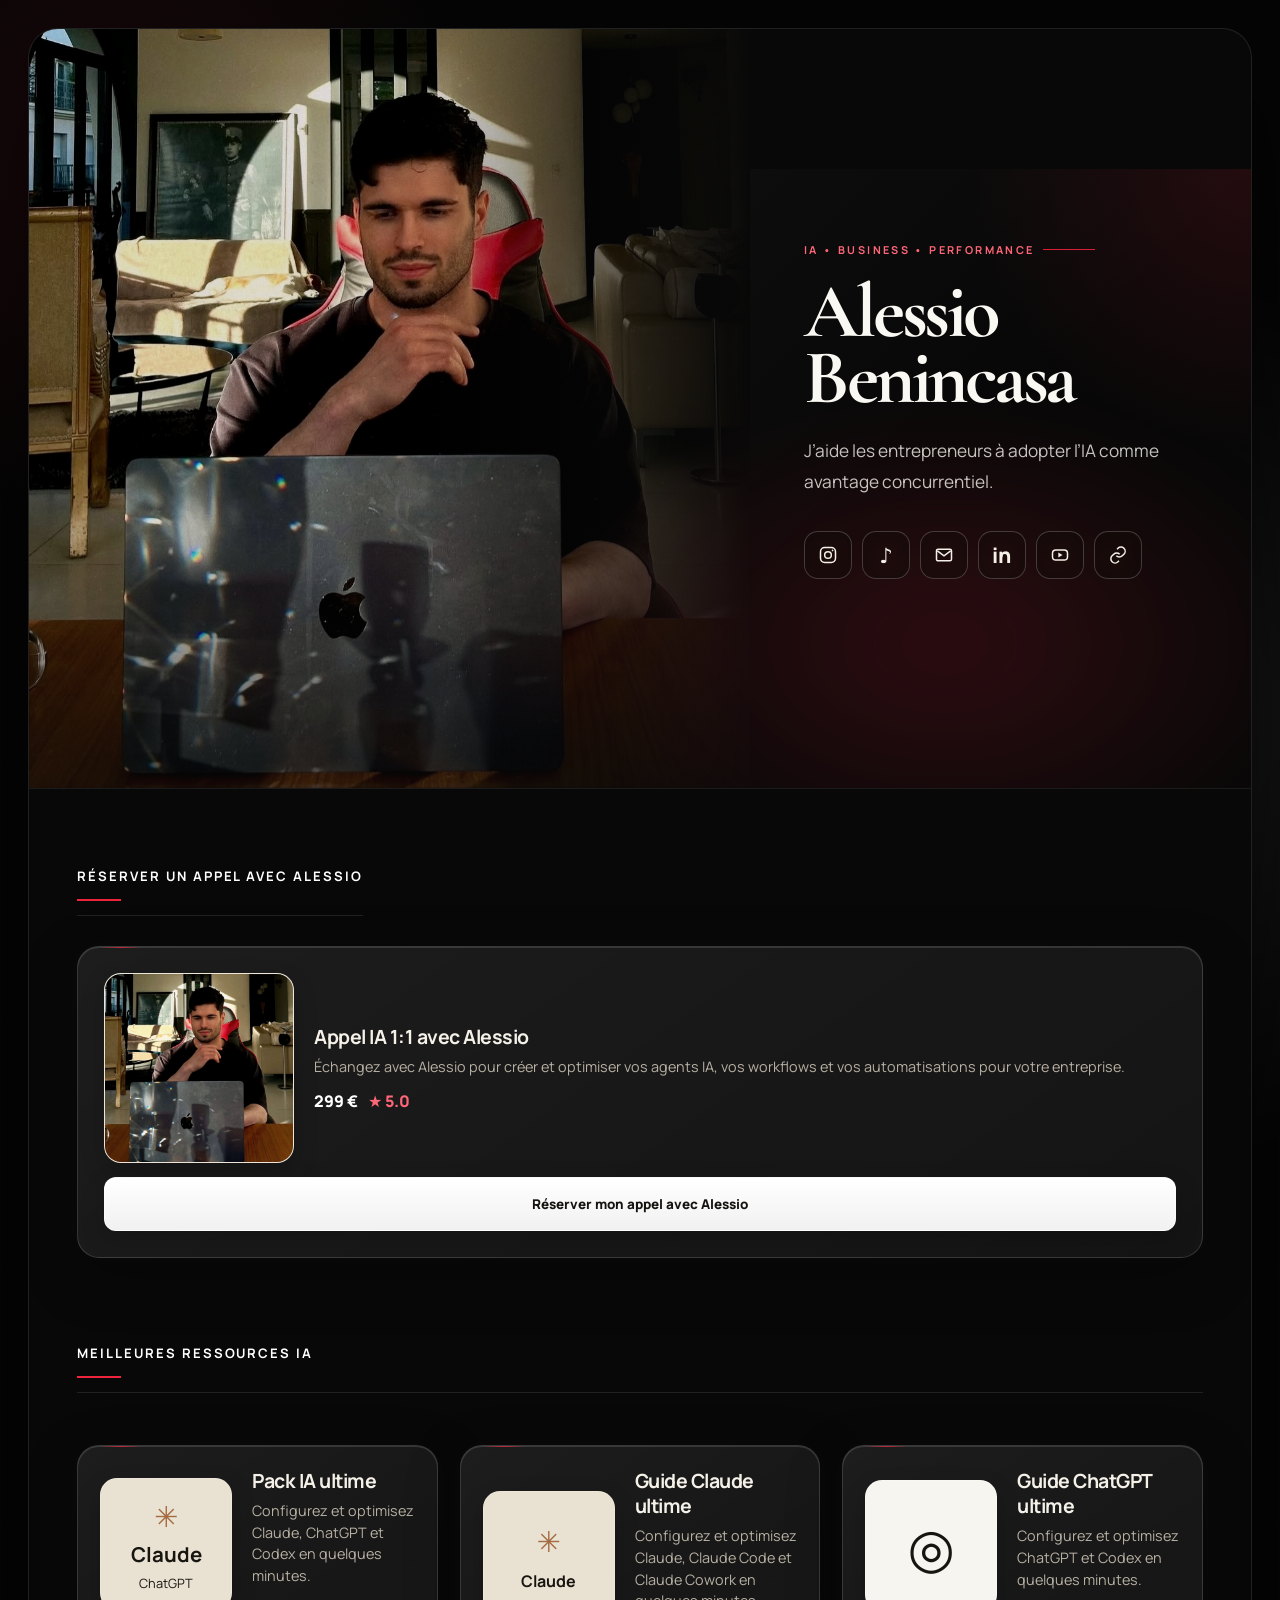
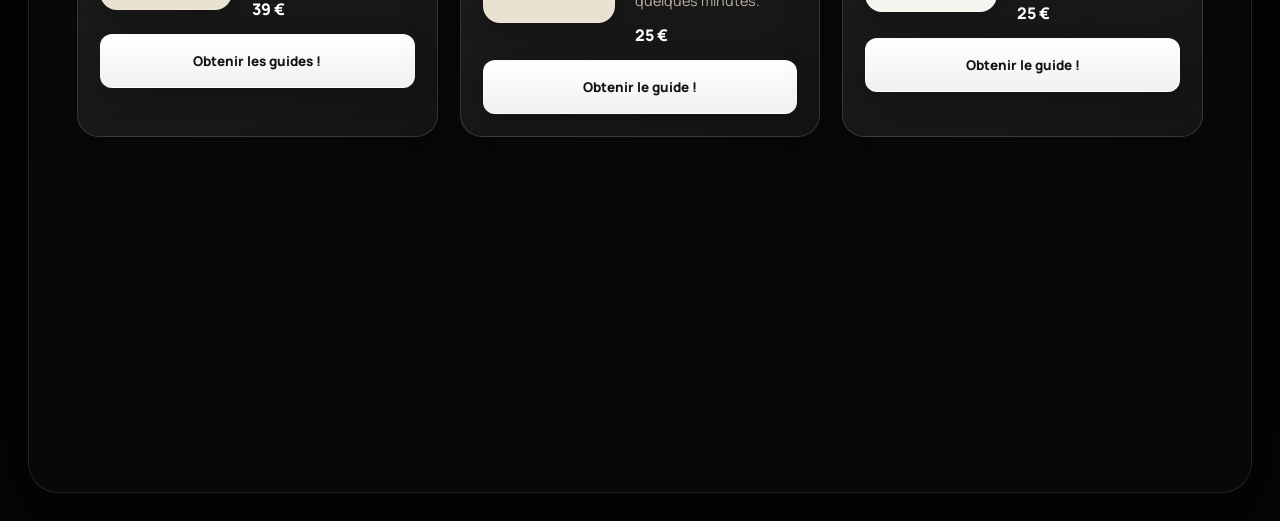
==== alessio-store 3/index.html @ c1ac333e "Add files via upload" ====
<!DOCTYPE html>
<html lang="fr">
<head>
  <meta charset="UTF-8" />
  <meta name="viewport" content="width=device-width, initial-scale=1.0" />
  <meta name="theme-color" content="#090806" />
  <title>Alessio Benincasa — Ressources IA</title>
  <meta name="description" content="Accompagnement, ressources et guides IA par Alessio Benincasa." />
  <link rel="preconnect" href="https://fonts.googleapis.com">
  <link rel="preconnect" href="https://fonts.gstatic.com" crossorigin>
  <link href="https://fonts.googleapis.com/css2?family=Cormorant+Garamond:wght@600;700&family=Manrope:wght@400;500;600;700;800&display=swap" rel="stylesheet">
  <link rel="stylesheet" href="styles.css" />
</head>
<body>
  <main class="page-shell">
    <section class="hero">
      <img class="hero-image" src="assets/alessio-cover.png" alt="Alessio Benincasa devant son ordinateur" />
      <div class="hero-overlay"></div>
      <div class="hero-content">
        <span class="hero-kicker">IA • BUSINESS • PERFORMANCE</span>
        <h1>Alessio Benincasa</h1>
        <p>J’aide les entrepreneurs à adopter l’IA comme avantage concurrentiel.</p>

        <div class="social-row" aria-label="Réseaux sociaux">
          <a href="https://www.instagram.com/alessiobenincasa?igsh=MTlkbDdxdjIxNWR3" target="_blank" rel="noopener noreferrer" aria-label="Instagram" class="social-icon">
            <svg viewBox="0 0 24 24" aria-hidden="true"><rect x="3" y="3" width="18" height="18" rx="5"/><circle cx="12" cy="12" r="4"/><circle cx="17.5" cy="6.5" r="1" class="fill"/></svg>
          </a>
          <a href="https://www.tiktok.com/@alessio.benincasa" target="_blank" rel="noopener noreferrer" aria-label="TikTok" class="social-icon text-icon">♪</a>
          <a href="mailto:alessiobenincasa@hotmail.fr" aria-label="E-mail" class="social-icon">
            <svg viewBox="0 0 24 24" aria-hidden="true"><rect x="3" y="5" width="18" height="14" rx="2"/><path d="m4 7 8 6 8-6"/></svg>
          </a>
          <a href="https://www.linkedin.com/in/alessio-benincasa1?utm_source=share_via&utm_content=profile&utm_medium=member_ios" target="_blank" rel="noopener noreferrer" aria-label="LinkedIn" class="social-icon text-icon">in</a>
          <a href="https://youtube.com/@alessio_benincasa?si=_I0lMnXDYnzlTCAw" target="_blank" rel="noopener noreferrer" aria-label="YouTube" class="social-icon">
            <svg viewBox="0 0 24 24" aria-hidden="true"><rect x="3" y="6" width="18" height="12" rx="4"/><path d="m10 9 5 3-5 3z" class="fill"/></svg>
          </a>
          <button class="social-icon" data-copy-link aria-label="Copier le lien">
            <svg viewBox="0 0 24 24" aria-hidden="true"><path d="M10 13a5 5 0 0 0 7.1 0l2-2a5 5 0 0 0-7.1-7.1l-1.1 1.1"/><path d="M14 11a5 5 0 0 0-7.1 0l-2 2A5 5 0 0 0 12 20.1l1.1-1.1"/></svg>
          </button>
        </div>
      </div>
    </section>

    <section class="content-section first-section">
      <h2 class="section-pill">Réserver un appel avec Alessio</h2>
      <article class="offer-card">
        <div class="offer-top">
          <div class="product-thumb photo-thumb">
            <img src="assets/alessio-cover.png" alt="Alessio Benincasa" />
          </div>
          <div class="offer-copy">
            <h3>Appel IA 1:1 avec Alessio</h3>
            <p>Échangez avec Alessio pour créer et optimiser vos agents IA, vos workflows et vos automatisations pour votre entreprise.</p>
            <div class="price-line"><span>299 €</span><span class="rating">★ 5.0</span></div>
          </div>
        </div>
        <a href="https://app.iclosed.io/e/alessiobenincasa/call-offert" target="_blank" rel="noopener noreferrer" class="cta-button">Réserver mon appel avec Alessio</a>
      </article>
    </section>

    <section class="content-section">
      <h2 class="section-pill">Meilleures ressources IA</h2>

      <article class="offer-card">
        <div class="offer-top">
          <div class="product-thumb logo-stack"><span class="claude-dot">✳</span><span>Claude</span><small>ChatGPT</small></div>
          <div class="offer-copy">
            <h3>Pack IA ultime</h3>
            <p>Configurez et optimisez Claude, ChatGPT et Codex en quelques minutes.</p>
            <div class="price-line"><span>39 €</span></div>
          </div>
        </div>
        <a href="#" class="cta-button">Obtenir les guides !</a>
      </article>

      <article class="offer-card">
        <div class="offer-top">
          <div class="product-thumb brand-thumb"><span class="claude-dot">✳</span><strong>Claude</strong></div>
          <div class="offer-copy">
            <h3>Guide Claude ultime</h3>
            <p>Configurez et optimisez Claude, Claude Code et Claude Cowork en quelques minutes.</p>
            <div class="price-line"><span>25 €</span></div>
          </div>
        </div>
        <a href="#" class="cta-button">Obtenir le guide !</a>
      </article>

      <article class="offer-card">
        <div class="offer-top">
          <div class="product-thumb chatgpt-thumb"><span>◎</span></div>
          <div class="offer-copy">
            <h3>Guide ChatGPT ultime</h3>
            <p>Configurez et optimisez ChatGPT et Codex en quelques minutes.</p>
            <div class="price-line"><span>25 €</span></div>
          </div>
        </div>
        <a href="#" class="cta-button">Obtenir le guide !</a>
      </article>

      <article class="offer-card">
        <div class="offer-top">
          <div class="product-thumb prompts-thumb"><strong>VIRAL<br>PROMPTS</strong></div>
          <div class="offer-copy">
            <h3>Obtenez tous mes prompts viraux</h3>
            <p>Accédez gratuitement à une sélection de mes meilleurs prompts IA.</p>
          </div>
        </div>
        <a href="#" class="cta-button">Obtenir les prompts !</a>
      </article>
    </section>


    <footer>
      <a href="#">Politique de confidentialité</a>
    </footer>
  </main>

  <div id="toast" role="status" aria-live="polite">Lien copié</div>
  <script src="script.js" defer></script>
</body>
</html>
---- alessio-store 3/styles.css ----
:root {
  --bg: #090806;
  --bg-soft: #0d0c09;
  --surface: rgba(24, 22, 18, .86);
  --surface-strong: #15130f;
  --ivory: #f5f1e8;
  --ivory-2: #e9e1d2;
  --text: #faf8f3;
  --muted: #b8b0a3;
  --accent: #ef233c;
  --accent-deep: #b80f27;
  --accent-soft: #ff6678;
  --line: rgba(255, 255, 255, .14);
  --radius: 24px;
  --max-width: 760px;
}

* { box-sizing: border-box; }
html { scroll-behavior: smooth; }
body {
  margin: 0;
  min-width: 320px;
  background:
    radial-gradient(circle at 50% -10%, rgba(255,255,255,.34), transparent 22rem),
    radial-gradient(circle at 12% 18%, rgba(255,255,255,.10), transparent 24rem),
    radial-gradient(circle at 88% 22%, rgba(255,255,255,.08), transparent 26rem),
    linear-gradient(180deg, #f7f7f4 0%, #e9e7e1 12%, #171614 32%, #090806 52%, #080705 100%);
  color: var(--text);
  font-family: Manrope, system-ui, -apple-system, BlinkMacSystemFont, "Segoe UI", sans-serif;
  -webkit-font-smoothing: antialiased;
  overflow-x: hidden;
}
a { color: inherit; text-decoration: none; }
button { font: inherit; }
img { display: block; max-width: 100%; }

.page-shell {
  width: min(100%, var(--max-width));
  margin: 0 auto;
  min-height: 100vh;
  background: var(--bg);
  box-shadow:
    0 0 0 1px rgba(255,255,255,.82),
    0 0 46px rgba(255,255,255,.45),
    0 34px 100px rgba(0,0,0,.58);
}

.hero {
  position: relative;
  min-height: 590px;
  display: flex;
  align-items: flex-end;
  overflow: hidden;
  isolation: isolate;
}
.hero::before {
  content: "";
  position: absolute;
  z-index: 1;
  inset: -6% -10% auto;
  height: 52%;
  background:
    radial-gradient(ellipse at 50% 0%, rgba(255,255,255,.94) 0%, rgba(255,255,255,.38) 26%, transparent 68%),
    linear-gradient(180deg, rgba(255,255,255,.34), transparent 72%);
  filter: blur(18px);
  opacity: .78;
  pointer-events: none;
  mix-blend-mode: screen;
}
.hero::after {
  content: "";
  position: absolute;
  z-index: 2;
  inset: 18px;
  border: 1px solid rgba(255,255,255,.38);
  border-bottom: 0;
  border-radius: 24px 24px 0 0;
  box-shadow: inset 0 1px 0 rgba(255,255,255,.5), 0 0 26px rgba(255,255,255,.08);
  pointer-events: none;
}
.hero-image {
  position: absolute;
  inset: -4%;
  width: 108%;
  height: 108%;
  object-fit: cover;
  object-position: 50% 35%;
  transform: scale(1.02);
  filter: saturate(.82) contrast(1.03) brightness(.92);
  will-change: transform;
}
.hero-overlay {
  position: absolute;
  inset: 0;
  background:
    linear-gradient(to bottom, rgba(255,255,255,.18) 0%, rgba(255,255,255,.04) 24%, rgba(9,8,6,.10) 42%, rgba(9,8,6,.78) 76%, var(--bg) 100%),
    linear-gradient(to right, rgba(255,255,255,.13), transparent 22%, transparent 78%, rgba(255,255,255,.10)),
    radial-gradient(ellipse at 50% 5%, rgba(255,255,255,.28), transparent 45%),
    radial-gradient(circle at 50% 36%, transparent 26%, rgba(0,0,0,.20) 100%);
}
.hero-content {
  position: relative;
  z-index: 2;
  width: 100%;
  padding: 42px 26px 38px;
  text-align: center;
}
.hero-kicker {
  display: inline-flex;
  align-items: center;
  gap: 8px;
  margin-bottom: 12px;
  color: var(--accent-soft);
  font-size: .68rem;
  font-weight: 700;
  letter-spacing: .22em;
}
.hero-kicker::before,
.hero-kicker::after {
  content: "";
  width: 26px;
  height: 1px;
  background: currentColor;
  opacity: .55;
}
.hero h1 {
  margin: 0 0 12px;
  font-family: "Cormorant Garamond", Georgia, serif;
  font-size: clamp(2.65rem, 9vw, 4.25rem);
  font-weight: 700;
  line-height: .92;
  letter-spacing: -.045em;
  text-wrap: balance;
}
.hero p {
  max-width: 555px;
  margin: 0 auto;
  color: rgba(250,248,243,.78);
  font-size: clamp(.92rem, 2vw, 1.04rem);
  line-height: 1.65;
}
.social-row {
  display: flex;
  flex-wrap: wrap;
  justify-content: center;
  gap: 10px;
  margin-top: 26px;
}
.social-icon {
  width: 43px;
  height: 43px;
  border-radius: 50%;
  border: 1px solid rgba(255,255,255,.20);
  background: rgba(13,12,9,.55);
  backdrop-filter: blur(14px);
  color: var(--ivory);
  display: grid;
  place-items: center;
  cursor: pointer;
  transition: transform .3s ease, background .3s ease, border-color .3s ease, color .3s ease;
}
.social-icon:hover {
  transform: translateY(-4px);
  background: var(--ivory);
  color: #11100d;
  border-color: var(--ivory);
}
.social-icon svg { width: 20px; height: 20px; fill: none; stroke: currentColor; stroke-width: 1.8; }
.social-icon svg .fill { fill: currentColor; stroke: none; }
.text-icon { font-weight: 800; font-size: 21px; }


.hero-kicker { color: var(--accent-soft); }
.section-pill { border-color: rgba(239,35,60,.22); }
.price-line { color: var(--accent-soft); }
.offer-card::after { background: linear-gradient(90deg, transparent, var(--accent), transparent); }
.content-section { position: relative; padding: 18px 22px 9px; }
.content-section::before {
  content: "";
  position: absolute;
  inset: -26px 5% auto;
  height: 78px;
  background: radial-gradient(ellipse at center, rgba(255,255,255,.12), transparent 70%);
  filter: blur(16px);
  pointer-events: none;
}
.first-section { padding-top: 7px; }
.section-pill {
  display: table;
  margin: 0 auto 18px;
  padding: 8px 17px;
  border: 1px solid var(--line);
  border-radius: 999px;
  background: linear-gradient(180deg, rgba(255,255,255,.12), rgba(255,255,255,.045));
  box-shadow: inset 0 1px 0 rgba(255,255,255,.16), 0 8px 24px rgba(0,0,0,.16);
  color: var(--ivory-2);
  font-size: .72rem;
  letter-spacing: .08em;
  text-transform: uppercase;
  font-weight: 700;
}
.offer-card,
.media-card {
  position: relative;
  overflow: hidden;
  border: 1px solid var(--line);
  border-radius: var(--radius);
  background:
    linear-gradient(145deg, rgba(255,255,255,.11), rgba(255,255,255,.025)),
    var(--surface);
  box-shadow: 0 18px 55px rgba(0,0,0,.28), inset 0 1px 0 rgba(255,255,255,.13), 0 0 24px rgba(255,255,255,.025);
}
.offer-card {
  padding: 15px;
  margin-bottom: 16px;
  transition: transform .38s cubic-bezier(.2,.75,.2,1), border-color .35s ease, box-shadow .35s ease;
}
.offer-card::before {
  content: "";
  position: absolute;
  inset: 0;
  background: radial-gradient(430px circle at var(--mouse-x, 50%) var(--mouse-y, 0%), rgba(239,35,60,.14), transparent 43%);
  opacity: 0;
  transition: opacity .35s ease;
  pointer-events: none;
}
.offer-card::after {
  content: "";
  position: absolute;
  top: 0;
  left: 28px;
  width: 54px;
  height: 1px;
  background: linear-gradient(90deg, transparent, var(--accent-soft), transparent);
  opacity: .75;
}
.offer-card:hover {
  transform: translateY(-6px);
  border-color: rgba(239,35,60,.42);
  box-shadow: 0 28px 70px rgba(0,0,0,.42), 0 0 0 1px rgba(239,35,60,.06);
}
.offer-card:hover::before { opacity: 1; }
.offer-top { position: relative; display: grid; grid-template-columns: 118px minmax(0,1fr); gap: 15px; align-items: center; }
.product-thumb {
  aspect-ratio: 1;
  border-radius: 17px;
  overflow: hidden;
  background: var(--ivory-2);
  color: #171510;
  border: 1px solid rgba(255,255,255,.16);
  display: flex;
  align-items: center;
  justify-content: center;
  text-align: center;
  flex-direction: column;
  box-shadow: 0 10px 24px rgba(0,0,0,.2);
}
.product-thumb img { width: 100%; height: 100%; object-fit: cover; object-position: center 34%; filter: saturate(.85) contrast(1.03); }
.logo-stack span:nth-child(2) { font-size: 1.28rem; font-weight: 700; }
.logo-stack small { font-size: .8rem; margin-top: 6px; }
.claude-dot { font-size: 1.8rem; margin-bottom: 4px; color: #a56b42; }
.brand-thumb { gap: 5px; }
.chatgpt-thumb { background: #f7f5ef; font-size: 3.4rem; }
.prompts-thumb { background: linear-gradient(145deg,#f2e1aa,#c9a95f); font-size: 1.05rem; line-height: 1; letter-spacing: .02em; }
.offer-copy { min-width: 0; }
.offer-copy h3 {
  margin: 0 0 7px;
  font-size: 1.05rem;
  line-height: 1.3;
  letter-spacing: -.025em;
  color: var(--ivory);
}
.offer-copy p { margin: 0; color: var(--muted); font-size: .82rem; line-height: 1.5; }
.price-line { display: flex; align-items: center; gap: 10px; margin-top: 12px; font-size: .83rem; font-weight: 800; color: var(--accent-soft); }
.rating { color: var(--accent-soft); }
.cta-button {
  position: relative;
  display: flex;
  align-items: center;
  justify-content: center;
  min-height: 49px;
  margin-top: 14px;
  padding: 12px 16px;
  border: 1px solid rgba(255,255,255,.42);
  border-radius: 14px;
  color: #15130f;
  background: linear-gradient(180deg, #ffffff 0%, #f1f1f1 100%);
  font-size: .84rem;
  font-weight: 800;
  overflow: hidden;
  box-shadow: inset 0 1px 0 #fff, 0 8px 24px rgba(0,0,0,.18);
  transition: transform .22s ease, box-shadow .22s ease, filter .22s ease;
}
.cta-button::after {
  content: "";
  position: absolute;
  top: -60%;
  left: -75%;
  width: 42%;
  height: 220%;
  background: linear-gradient(90deg, transparent, rgba(255,255,255,.95), transparent);
  transform: rotate(20deg);
  transition: left .7s ease;
}
.cta-button:hover { transform: translateY(-2px); filter: brightness(1.035); box-shadow: 0 13px 32px rgba(239,35,60,.20); }
.cta-button:hover::after { left: 135%; }
.cta-button:active { transform: scale(.985); }
.work-section { padding-bottom: 38px; }
.media-card {
  min-height: 82px;
  display: flex;
  align-items: center;
  gap: 15px;
  padding: 13px 18px;
  transition: transform .3s ease, border-color .3s ease, background .3s ease;
}
.media-card::after {
  content: "→";
  margin-left: auto;
  color: var(--accent-soft);
  font-size: 1.15rem;
}
.media-card:hover { transform: translateY(-4px); border-color: rgba(239,35,60,.36); background-color: rgba(35,31,24,.9); }
.media-avatar { width: 54px; height: 54px; border-radius: 50%; overflow: hidden; flex: 0 0 auto; border: 1px solid rgba(239,35,60,.30); }
.media-avatar img { width: 100%; height: 100%; object-fit: cover; object-position: center 28%; }
.media-card strong { font-size: .9rem; }
footer { padding: 10px 24px 40px; text-align: center; color: #817a70; font-size: .7rem; }
footer a:hover { color: var(--ivory); }
#toast {
  position: fixed;
  left: 50%;
  bottom: 24px;
  transform: translate(-50%, 20px);
  padding: 10px 16px;
  border: 1px solid rgba(239,35,60,.45);
  border-radius: 999px;
  color: #fff;
  background: linear-gradient(135deg, var(--accent), var(--accent-deep));
  font-size: .8rem;
  font-weight: 800;
  opacity: 0;
  pointer-events: none;
  transition: .25s ease;
  z-index: 20;
}
#toast.show { opacity: 1; transform: translate(-50%,0); }

.reveal {
  opacity: 0;
  transform: translateY(30px) scale(.99);
  filter: blur(6px);
  transition: opacity .8s cubic-bezier(.2,.75,.2,1), transform .8s cubic-bezier(.2,.75,.2,1), filter .8s ease;
  transition-delay: var(--delay, 0ms);
}
.reveal.is-visible { opacity: 1; transform: none; filter: blur(0); }

@media (min-width: 761px) {
  :root { --max-width: 1380px; }

  body {
    padding: 28px;
    background:
      radial-gradient(circle at 10% 8%, rgba(239,35,60,.10), transparent 22rem),
      radial-gradient(circle at 90% 34%, rgba(255,255,255,.07), transparent 28rem),
      #050505;
  }

  .page-shell {
    min-height: calc(100vh - 56px);
    border: 1px solid rgba(255,255,255,.10);
    border-radius: 30px;
    overflow: hidden;
    background: #080808;
    box-shadow: 0 42px 120px rgba(0,0,0,.62);
  }

  .hero {
    min-height: 660px;
    display: grid;
    grid-template-columns: minmax(0, 1.18fr) minmax(430px, .82fr);
    align-items: stretch;
    border-bottom: 1px solid rgba(255,255,255,.08);
  }

  .hero::before {
    inset: auto -8% -16% 42%;
    height: 70%;
    background: radial-gradient(ellipse at center, rgba(239,35,60,.16), transparent 68%);
    opacity: 1;
    filter: blur(28px);
  }

  .hero::after {
    display: none;
  }

  .hero-image {
    position: relative;
    inset: auto;
    width: 100%;
    height: 100%;
    min-height: 660px;
    grid-column: 1;
    grid-row: 1;
    object-position: 50% 35%;
    transform: none !important;
    filter: saturate(.88) contrast(1.04) brightness(.88);
  }

  .hero-overlay {
    grid-column: 1;
    grid-row: 1;
    position: relative;
    background:
      linear-gradient(to right, transparent 55%, #080808 100%),
      linear-gradient(to top, rgba(8,8,8,.72), transparent 36%);
  }

  .hero-content {
    grid-column: 2;
    grid-row: 1;
    align-self: center;
    padding: 68px 68px 68px 54px;
    text-align: left;
    background:
      radial-gradient(circle at 100% 0%, rgba(239,35,60,.12), transparent 18rem),
      linear-gradient(135deg, rgba(255,255,255,.025), transparent 55%);
  }

  .hero-kicker {
    margin-bottom: 22px;
    color: var(--accent-soft);
  }

  .hero-kicker::before { display: none; }
  .hero-kicker::after { width: 52px; background: var(--accent); opacity: .9; }

  .hero h1 {
    max-width: 560px;
    margin-bottom: 24px;
    font-size: clamp(4rem, 6vw, 6.6rem);
    line-height: .86;
  }

  .hero p {
    max-width: 520px;
    margin: 0;
    font-size: 1.08rem;
    line-height: 1.8;
  }

  .social-row {
    justify-content: flex-start;
    margin-top: 34px;
  }

  .social-icon {
    width: 48px;
    height: 48px;
    border-radius: 14px;
  }

  .social-icon:hover {
    background: var(--accent);
    border-color: var(--accent);
    color: white;
  }

  .content-section {
    max-width: 1240px;
    margin: 0 auto;
    padding: 68px 48px 18px;
  }

  .content-section::before { display: none; }
  .first-section { padding-top: 78px; }

  .section-pill {
    margin: 0 0 30px;
    padding: 0 0 14px;
    border: 0;
    border-bottom: 1px solid rgba(255,255,255,.10);
    border-radius: 0;
    background: transparent;
    box-shadow: none;
    color: white;
    font-size: .82rem;
    letter-spacing: .15em;
  }

  .section-pill::after {
    content: "";
    display: block;
    width: 44px;
    height: 2px;
    margin-top: 14px;
    background: var(--accent);
  }

  .first-section .offer-card {
    max-width: none;
    margin: 0;
    padding: 26px;
  }

  .first-section .offer-top {
    grid-template-columns: 190px minmax(0,1fr);
  }

  .content-section:not(.first-section):not(.work-section) {
    display: grid;
    grid-template-columns: repeat(2, minmax(0,1fr));
    gap: 22px;
  }

  .content-section:not(.first-section):not(.work-section) .section-pill {
    grid-column: 1 / -1;
  }

  .offer-card {
    min-height: 100%;
    margin: 0;
    padding: 22px;
    border-radius: 22px;
    background:
      linear-gradient(145deg, rgba(255,255,255,.055), rgba(255,255,255,.015)),
      #101010;
  }

  .offer-card::after {
    left: 22px;
    width: 42px;
    background: linear-gradient(90deg, transparent, var(--accent), transparent);
  }

  .offer-top { grid-template-columns: 132px minmax(0,1fr); gap: 20px; }
  .offer-copy h3 { font-size: 1.22rem; }
  .offer-copy p { font-size: .9rem; }
  .price-line { font-size: 1rem; color: white; }

  .cta-button {
    min-height: 54px;
    border-radius: 12px;
  }

  .cta-button:hover {
    color: white;
    background: linear-gradient(135deg, var(--accent), var(--accent-deep));
    border-color: var(--accent);
  }

  .work-section {
    max-width: 1240px;
    padding-bottom: 72px;
  }

  .media-card {
    min-height: 98px;
    padding: 18px 24px;
  }

  footer { padding-bottom: 44px; }
}

@media (min-width: 1180px) {
  .content-section:not(.first-section):not(.work-section) {
    grid-template-columns: repeat(3, minmax(0,1fr));
  }

  .content-section:not(.first-section):not(.work-section) .offer-card:last-child {
    grid-column: span 3;
  }
}

@media (max-width: 480px) {
  .hero { min-height: 550px; }
  .hero::after { inset: 12px; }
  .hero-content { padding-left: 18px; padding-right: 18px; }
  .hero-kicker { font-size: .58rem; letter-spacing: .16em; }
  .hero-kicker::before, .hero-kicker::after { width: 16px; }
  .content-section { padding-left: 14px; padding-right: 14px; }
  .offer-top { grid-template-columns: 96px minmax(0,1fr); gap: 12px; }
  .offer-card { border-radius: 20px; padding: 12px; }
  .product-thumb { border-radius: 14px; }
  .offer-copy h3 { font-size: .94rem; }
  .offer-copy p { font-size: .76rem; }
  .cta-button { min-height: 47px; }
}

@media (prefers-reduced-motion: reduce) {
  *, *::before, *::after { scroll-behavior: auto !important; animation: none !important; transition-duration: .01ms !important; }
  .reveal { opacity: 1; transform: none; filter: none; }
}
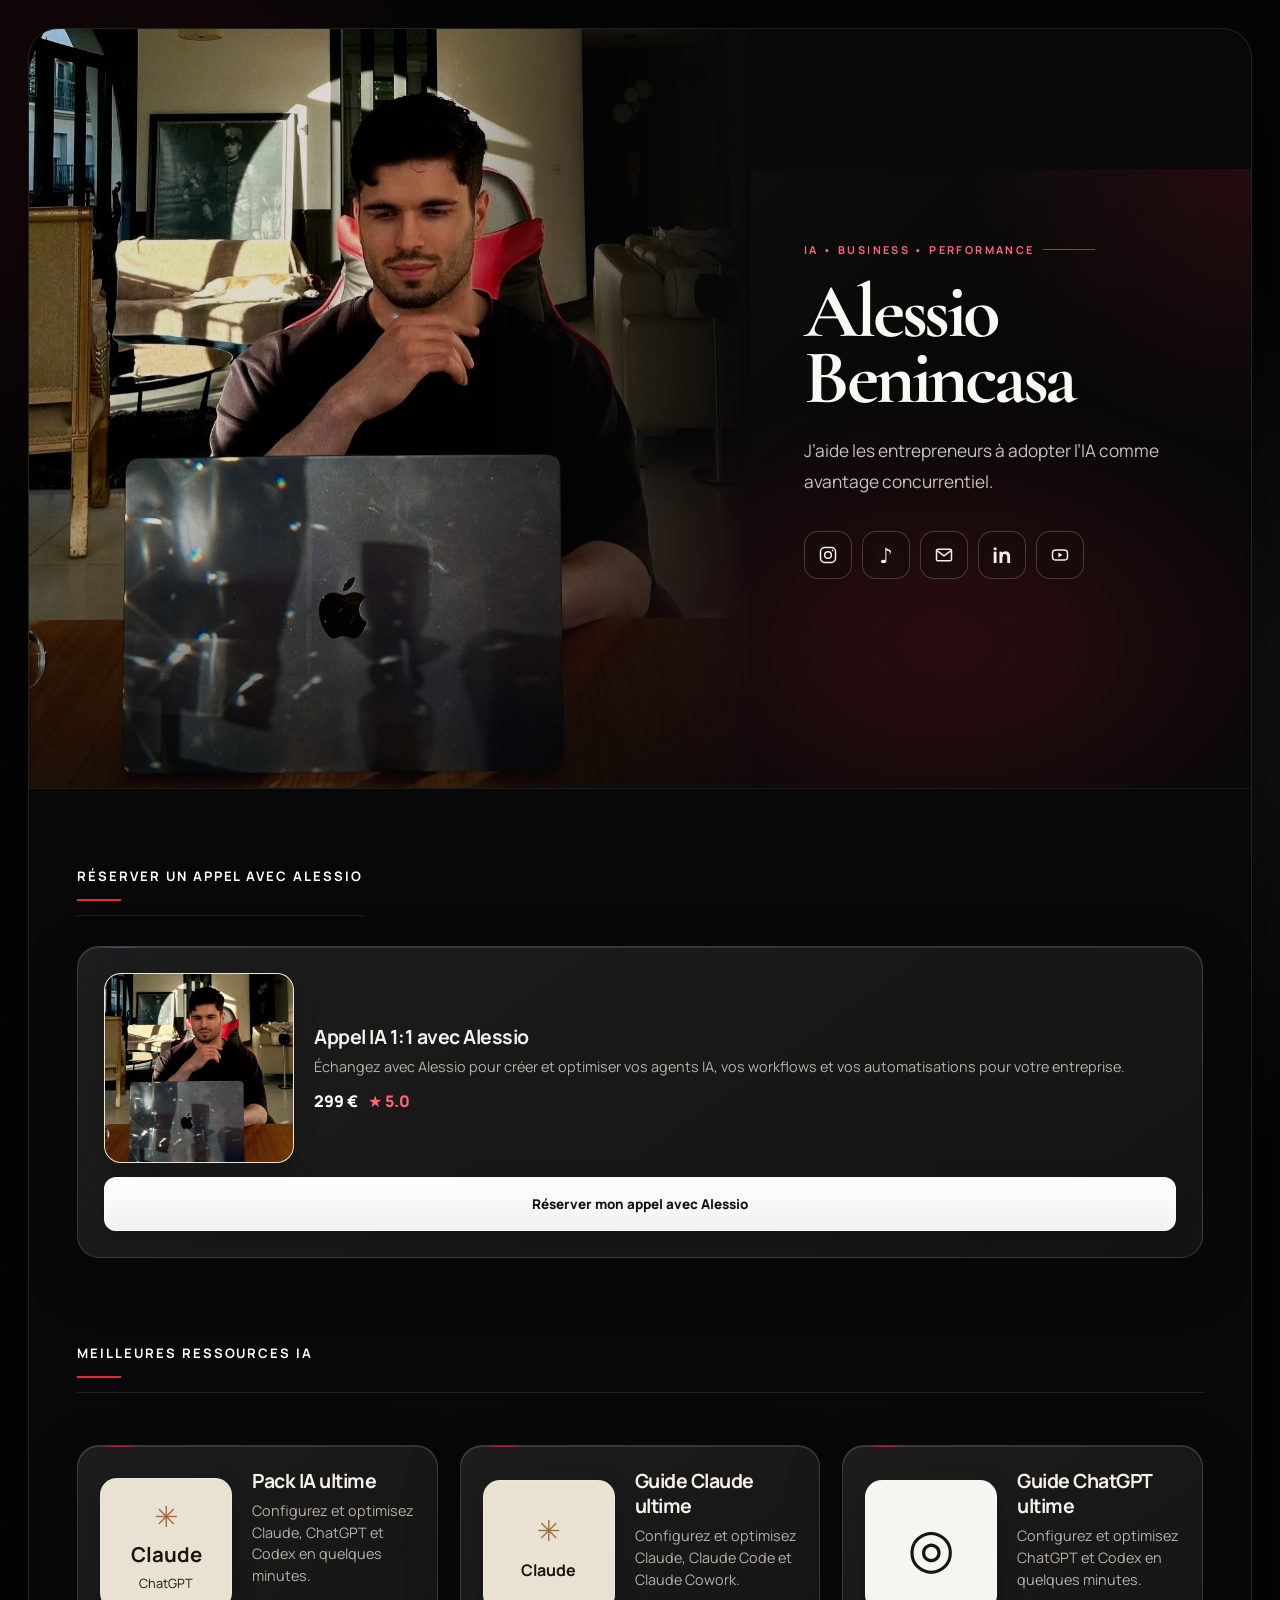
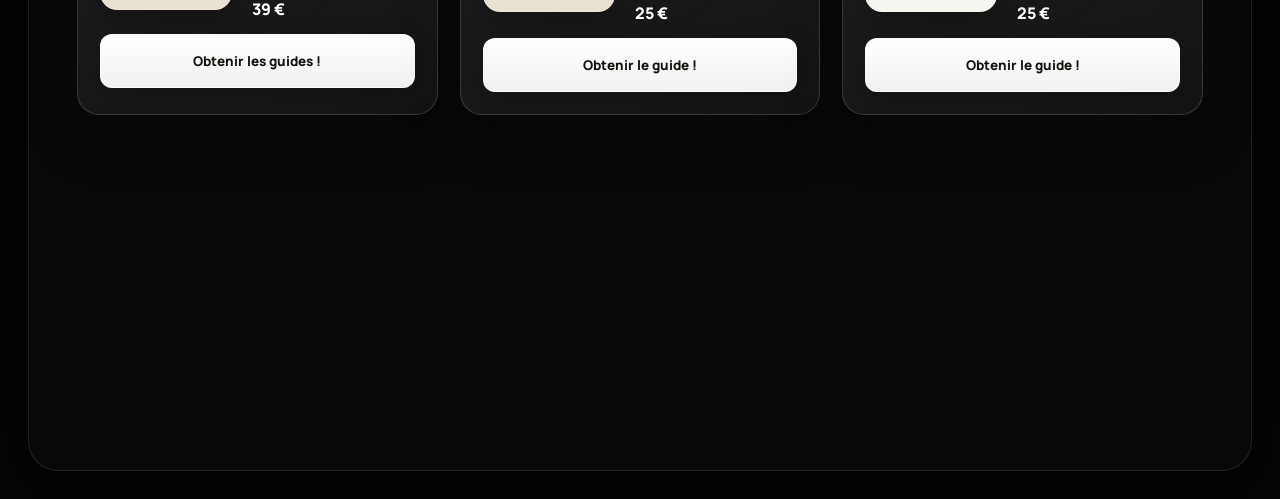
==== commit 53dec43e: "Update index.html" ====
--- a/alessio-store 3/index.html
+++ b/alessio-store 3/index.html
@@ -6,115 +6,306 @@
   <meta name="theme-color" content="#090806" />
   <title>Alessio Benincasa — Ressources IA</title>
   <meta name="description" content="Accompagnement, ressources et guides IA par Alessio Benincasa." />
+
   <link rel="preconnect" href="https://fonts.googleapis.com">
   <link rel="preconnect" href="https://fonts.gstatic.com" crossorigin>
+
   <link href="https://fonts.googleapis.com/css2?family=Cormorant+Garamond:wght@600;700&family=Manrope:wght@400;500;600;700;800&display=swap" rel="stylesheet">
+
   <link rel="stylesheet" href="styles.css" />
 </head>
+
 <body>
-  <main class="page-shell">
-    <section class="hero">
-      <img class="hero-image" src="assets/alessio-cover.png" alt="Alessio Benincasa devant son ordinateur" />
-      <div class="hero-overlay"></div>
-      <div class="hero-content">
-        <span class="hero-kicker">IA • BUSINESS • PERFORMANCE</span>
-        <h1>Alessio Benincasa</h1>
-        <p>J’aide les entrepreneurs à adopter l’IA comme avantage concurrentiel.</p>
-
-        <div class="social-row" aria-label="Réseaux sociaux">
-          <a href="https://www.instagram.com/alessiobenincasa?igsh=MTlkbDdxdjIxNWR3" target="_blank" rel="noopener noreferrer" aria-label="Instagram" class="social-icon">
-            <svg viewBox="0 0 24 24" aria-hidden="true"><rect x="3" y="3" width="18" height="18" rx="5"/><circle cx="12" cy="12" r="4"/><circle cx="17.5" cy="6.5" r="1" class="fill"/></svg>
-          </a>
-          <a href="https://www.tiktok.com/@alessio.benincasa" target="_blank" rel="noopener noreferrer" aria-label="TikTok" class="social-icon text-icon">♪</a>
-          <a href="mailto:alessiobenincasa@hotmail.fr" aria-label="E-mail" class="social-icon">
-            <svg viewBox="0 0 24 24" aria-hidden="true"><rect x="3" y="5" width="18" height="14" rx="2"/><path d="m4 7 8 6 8-6"/></svg>
-          </a>
-          <a href="https://www.linkedin.com/in/alessio-benincasa1?utm_source=share_via&utm_content=profile&utm_medium=member_ios" target="_blank" rel="noopener noreferrer" aria-label="LinkedIn" class="social-icon text-icon">in</a>
-          <a href="https://youtube.com/@alessio_benincasa?si=_I0lMnXDYnzlTCAw" target="_blank" rel="noopener noreferrer" aria-label="YouTube" class="social-icon">
-            <svg viewBox="0 0 24 24" aria-hidden="true"><rect x="3" y="6" width="18" height="12" rx="4"/><path d="m10 9 5 3-5 3z" class="fill"/></svg>
-          </a>
-          <button class="social-icon" data-copy-link aria-label="Copier le lien">
-            <svg viewBox="0 0 24 24" aria-hidden="true"><path d="M10 13a5 5 0 0 0 7.1 0l2-2a5 5 0 0 0-7.1-7.1l-1.1 1.1"/><path d="M14 11a5 5 0 0 0-7.1 0l-2 2A5 5 0 0 0 12 20.1l1.1-1.1"/></svg>
-          </button>
-        </div>
-      </div>
-    </section>
-
-    <section class="content-section first-section">
-      <h2 class="section-pill">Réserver un appel avec Alessio</h2>
-      <article class="offer-card">
-        <div class="offer-top">
-          <div class="product-thumb photo-thumb">
-            <img src="assets/alessio-cover.png" alt="Alessio Benincasa" />
+
+<main class="page-shell">
+
+  <section class="hero">
+
+    <img
+      class="hero-image"
+      src="assets/alessio-cover.png"
+      alt="Alessio Benincasa devant son ordinateur"
+    />
+
+    <div class="hero-overlay"></div>
+
+    <div class="hero-content">
+
+      <span class="hero-kicker">
+        IA • BUSINESS • PERFORMANCE
+      </span>
+
+      <h1>Alessio Benincasa</h1>
+
+      <p>
+        J’aide les entrepreneurs à adopter l’IA comme avantage concurrentiel.
+      </p>
+
+      <div class="social-row" aria-label="Réseaux sociaux">
+
+        <a
+          href="https://www.instagram.com/alessiobenincasa?igsh=MTlkbDdxdjIxNWR3"
+          target="_blank"
+          rel="noopener noreferrer"
+          aria-label="Instagram"
+          class="social-icon"
+        >
+          <svg viewBox="0 0 24 24">
+            <rect x="3" y="3" width="18" height="18" rx="5"/>
+            <circle cx="12" cy="12" r="4"/>
+            <circle cx="17.5" cy="6.5" r="1" class="fill"/>
+          </svg>
+        </a>
+
+        <a
+          href="https://www.tiktok.com/@alessio.benincasa"
+          target="_blank"
+          rel="noopener noreferrer"
+          class="social-icon text-icon"
+        >
+          ♪
+        </a>
+
+        <a
+          href="mailto:alessiobenincasa@hotmail.fr"
+          class="social-icon"
+        >
+          <svg viewBox="0 0 24 24">
+            <rect x="3" y="5" width="18" height="14" rx="2"/>
+            <path d="m4 7 8 6 8-6"/>
+          </svg>
+        </a>
+
+        <a
+          href="https://www.linkedin.com/in/alessio-benincasa1"
+          target="_blank"
+          rel="noopener noreferrer"
+          class="social-icon text-icon"
+        >
+          in
+        </a>
+
+        <a
+          href="https://youtube.com/@alessio_benincasa"
+          target="_blank"
+          rel="noopener noreferrer"
+          class="social-icon"
+        >
+          <svg viewBox="0 0 24 24">
+            <rect x="3" y="6" width="18" height="12" rx="4"/>
+            <path d="m10 9 5 3-5 3z" class="fill"/>
+          </svg>
+        </a>
+
+      </div>
+
+    </div>
+
+  </section>
+
+  <section class="content-section first-section">
+
+    <h2 class="section-pill">
+      Réserver un appel avec Alessio
+    </h2>
+
+    <article class="offer-card">
+
+      <div class="offer-top">
+
+        <div class="product-thumb photo-thumb">
+          <img
+            src="assets/alessio-cover.png"
+            alt="Alessio Benincasa"
+          />
+        </div>
+
+        <div class="offer-copy">
+
+          <h3>Appel IA 1:1 avec Alessio</h3>
+
+          <p>
+            Échangez avec Alessio pour créer et optimiser vos agents IA,
+            vos workflows et vos automatisations pour votre entreprise.
+          </p>
+
+          <div class="price-line">
+            <span>299 €</span>
+            <span class="rating">★ 5.0</span>
           </div>
-          <div class="offer-copy">
-            <h3>Appel IA 1:1 avec Alessio</h3>
-            <p>Échangez avec Alessio pour créer et optimiser vos agents IA, vos workflows et vos automatisations pour votre entreprise.</p>
-            <div class="price-line"><span>299 €</span><span class="rating">★ 5.0</span></div>
+
+        </div>
+
+      </div>
+
+      <a
+        href="https://app.iclosed.io/e/alessiobenincasa/call-offert"
+        target="_blank"
+        rel="noopener noreferrer"
+        class="cta-button"
+      >
+        Réserver mon appel avec Alessio
+      </a>
+
+    </article>
+
+  </section>
+
+  <section class="content-section">
+
+    <h2 class="section-pill">
+      Meilleures ressources IA
+    </h2>
+
+    <article class="offer-card">
+
+      <div class="offer-top">
+
+        <div class="product-thumb logo-stack">
+          <span class="claude-dot">✳</span>
+          <span>Claude</span>
+          <small>ChatGPT</small>
+        </div>
+
+        <div class="offer-copy">
+
+          <h3>Pack IA ultime</h3>
+
+          <p>
+            Configurez et optimisez Claude,
+            ChatGPT et Codex en quelques minutes.
+          </p>
+
+          <div class="price-line">
+            <span>39 €</span>
           </div>
-        </div>
-        <a href="https://app.iclosed.io/e/alessiobenincasa/call-offert" target="_blank" rel="noopener noreferrer" class="cta-button">Réserver mon appel avec Alessio</a>
-      </article>
-    </section>
-
-    <section class="content-section">
-      <h2 class="section-pill">Meilleures ressources IA</h2>
-
-      <article class="offer-card">
-        <div class="offer-top">
-          <div class="product-thumb logo-stack"><span class="claude-dot">✳</span><span>Claude</span><small>ChatGPT</small></div>
-          <div class="offer-copy">
-            <h3>Pack IA ultime</h3>
-            <p>Configurez et optimisez Claude, ChatGPT et Codex en quelques minutes.</p>
-            <div class="price-line"><span>39 €</span></div>
+
+        </div>
+
+      </div>
+
+      <a
+        href="alessio-pages-produits/pack-ia.html"
+        class="cta-button"
+      >
+        Obtenir les guides !
+      </a>
+
+    </article>
+
+    <article class="offer-card">
+
+      <div class="offer-top">
+
+        <div class="product-thumb brand-thumb">
+          <span class="claude-dot">✳</span>
+          <strong>Claude</strong>
+        </div>
+
+        <div class="offer-copy">
+
+          <h3>Guide Claude ultime</h3>
+
+          <p>
+            Configurez et optimisez Claude,
+            Claude Code et Claude Cowork.
+          </p>
+
+          <div class="price-line">
+            <span>25 €</span>
           </div>
-        </div>
-        <a href="#" class="cta-button">Obtenir les guides !</a>
-      </article>
-
-      <article class="offer-card">
-        <div class="offer-top">
-          <div class="product-thumb brand-thumb"><span class="claude-dot">✳</span><strong>Claude</strong></div>
-          <div class="offer-copy">
-            <h3>Guide Claude ultime</h3>
-            <p>Configurez et optimisez Claude, Claude Code et Claude Cowork en quelques minutes.</p>
-            <div class="price-line"><span>25 €</span></div>
+
+        </div>
+
+      </div>
+
+      <a
+        href="alessio-pages-produits/guide-claude.html"
+        class="cta-button"
+      >
+        Obtenir le guide !
+      </a>
+
+    </article>
+
+    <article class="offer-card">
+
+      <div class="offer-top">
+
+        <div class="product-thumb chatgpt-thumb">
+          <span>◎</span>
+        </div>
+
+        <div class="offer-copy">
+
+          <h3>Guide ChatGPT ultime</h3>
+
+          <p>
+            Configurez et optimisez ChatGPT
+            et Codex en quelques minutes.
+          </p>
+
+          <div class="price-line">
+            <span>25 €</span>
           </div>
-        </div>
-        <a href="#" class="cta-button">Obtenir le guide !</a>
-      </article>
-
-      <article class="offer-card">
-        <div class="offer-top">
-          <div class="product-thumb chatgpt-thumb"><span>◎</span></div>
-          <div class="offer-copy">
-            <h3>Guide ChatGPT ultime</h3>
-            <p>Configurez et optimisez ChatGPT et Codex en quelques minutes.</p>
-            <div class="price-line"><span>25 €</span></div>
-          </div>
-        </div>
-        <a href="#" class="cta-button">Obtenir le guide !</a>
-      </article>
-
-      <article class="offer-card">
-        <div class="offer-top">
-          <div class="product-thumb prompts-thumb"><strong>VIRAL<br>PROMPTS</strong></div>
-          <div class="offer-copy">
-            <h3>Obtenez tous mes prompts viraux</h3>
-            <p>Accédez gratuitement à une sélection de mes meilleurs prompts IA.</p>
-          </div>
-        </div>
-        <a href="#" class="cta-button">Obtenir les prompts !</a>
-      </article>
-    </section>
-
-
-    <footer>
-      <a href="#">Politique de confidentialité</a>
-    </footer>
-  </main>
-
-  <div id="toast" role="status" aria-live="polite">Lien copié</div>
-  <script src="script.js" defer></script>
+
+        </div>
+
+      </div>
+
+      <a
+        href="alessio-pages-produits/guide-chatgpt.html"
+        class="cta-button"
+      >
+        Obtenir le guide !
+      </a>
+
+    </article>
+
+    <article class="offer-card">
+
+      <div class="offer-top">
+
+        <div class="product-thumb prompts-thumb">
+          <strong>
+            VIRAL<br>
+            PROMPTS
+          </strong>
+        </div>
+
+        <div class="offer-copy">
+
+          <h3>Obtenez tous mes prompts viraux</h3>
+
+          <p>
+            Accédez gratuitement à une sélection
+            de mes meilleurs prompts IA.
+          </p>
+
+        </div>
+
+      </div>
+
+      <a
+        href="alessio-pages-produits/viral-prompts.html"
+        class="cta-button"
+      >
+        Obtenir les prompts !
+      </a>
+
+    </article>
+
+  </section>
+
+  <footer>
+    <a href="#">
+      Politique de confidentialité
+    </a>
+  </footer>
+
+</main>
+
+<script src="script.js"></script>
+
 </body>
 </html>
--- a/alessio-store 3/styles.css
+++ b/alessio-store 3/styles.css
@@ -571,7 +571,170 @@
     grid-column: span 3;
   }
 }
-
+/* ========================================
+   VERSION MOBILE — MÊME IDENTITÉ QUE LE PC
+======================================== */
+
+@media (max-width: 760px) {
+  body {
+    background:
+      radial-gradient(
+        circle at 50% 0%,
+        rgba(239, 35, 60, 0.18),
+        transparent 23rem
+      ),
+      radial-gradient(
+        circle at 10% 34%,
+        rgba(184, 15, 39, 0.08),
+        transparent 20rem
+      ),
+      radial-gradient(
+        circle at 90% 60%,
+        rgba(239, 35, 60, 0.05),
+        transparent 22rem
+      ),
+      #050505 !important;
+  }
+
+  .page-shell {
+    background:
+      radial-gradient(
+        circle at 50% 5%,
+        rgba(130, 0, 22, 0.12),
+        transparent 22rem
+      ),
+      #050505 !important;
+
+    box-shadow:
+      0 0 0 1px rgba(239, 35, 60, 0.12),
+      0 30px 90px rgba(0, 0, 0, 0.7) !important;
+  }
+
+  .hero {
+    background: #050505;
+  }
+
+  .hero::before {
+    background:
+      radial-gradient(
+        ellipse at 50% 0%,
+        rgba(239, 35, 60, 0.20),
+        rgba(184, 15, 39, 0.07) 35%,
+        transparent 70%
+      ) !important;
+
+    filter: blur(24px);
+    opacity: 0.9;
+    mix-blend-mode: normal;
+  }
+
+  .hero::after {
+    border: 1px solid rgba(239, 35, 60, 0.28) !important;
+    border-bottom: 0 !important;
+
+    box-shadow:
+      inset 0 1px 0 rgba(255, 255, 255, 0.06),
+      0 0 22px rgba(239, 35, 60, 0.08) !important;
+  }
+
+  .hero-overlay {
+    background:
+      linear-gradient(
+        to bottom,
+        rgba(5, 5, 5, 0.02) 0%,
+        rgba(5, 5, 5, 0.10) 30%,
+        rgba(5, 5, 5, 0.35) 50%,
+        rgba(5, 5, 5, 0.86) 78%,
+        #050505 100%
+      ),
+      radial-gradient(
+        ellipse at 50% 0%,
+        rgba(239, 35, 60, 0.10),
+        transparent 48%
+      ) !important;
+  }
+
+  .hero-content {
+    background:
+      linear-gradient(
+        180deg,
+        rgba(5, 5, 5, 0) 0%,
+        rgba(5, 5, 5, 0.48) 28%,
+        rgba(5, 5, 5, 0.98) 100%
+      ) !important;
+  }
+
+  .content-section::before {
+    background:
+      radial-gradient(
+        ellipse at center,
+        rgba(239, 35, 60, 0.11),
+        transparent 70%
+      ) !important;
+  }
+
+  .section-pill {
+    border-color: rgba(239, 35, 60, 0.25);
+
+    background:
+      linear-gradient(
+        180deg,
+        rgba(255, 255, 255, 0.06),
+        rgba(255, 255, 255, 0.02)
+      );
+  }
+
+  .offer-card,
+  .media-card {
+    background:
+      radial-gradient(
+        circle at 100% 0%,
+        rgba(239, 35, 60, 0.07),
+        transparent 14rem
+      ),
+      linear-gradient(
+        145deg,
+        rgba(255, 255, 255, 0.06),
+        rgba(255, 255, 255, 0.015)
+      ),
+      #101010 !important;
+
+    border:
+      1px solid rgba(255, 255, 255, 0.13) !important;
+
+    box-shadow:
+      0 20px 48px rgba(0, 0, 0, 0.56),
+      inset 0 1px 0 rgba(255, 255, 255, 0.07),
+      0 0 24px rgba(239, 35, 60, 0.035) !important;
+  }
+
+  .offer-card::after {
+    background:
+      linear-gradient(
+        90deg,
+        transparent,
+        var(--accent),
+        transparent
+      ) !important;
+
+    box-shadow:
+      0 0 12px rgba(239, 35, 60, 0.25);
+  }
+
+  .social-icon {
+    background: rgba(8, 8, 8, 0.76);
+
+    border-color:
+      rgba(239, 35, 60, 0.20);
+  }
+
+  .social-icon:hover,
+  .social-icon:active {
+    background: var(--accent);
+    border-color: var(--accent);
+    color: #ffffff;
+  }
+}
 @media (max-width: 480px) {
   .hero { min-height: 550px; }
   .hero::after { inset: 12px; }
